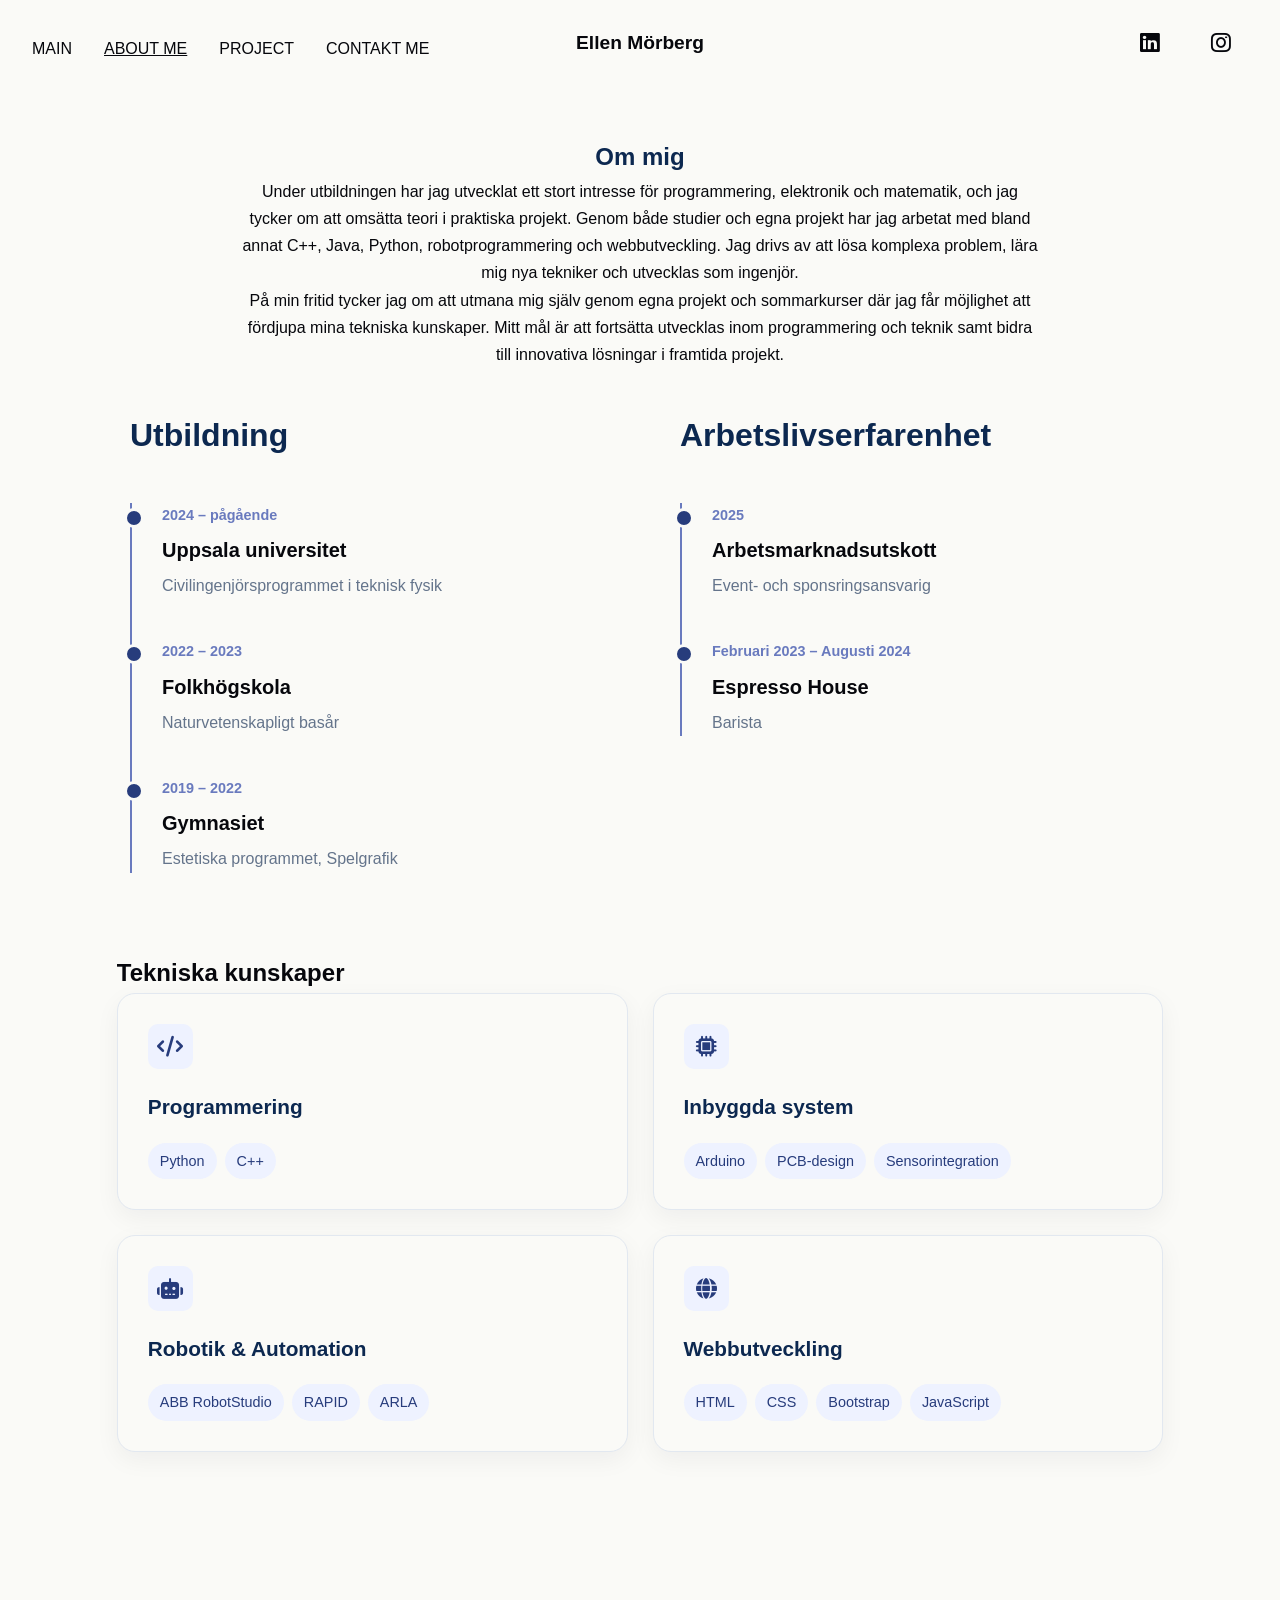
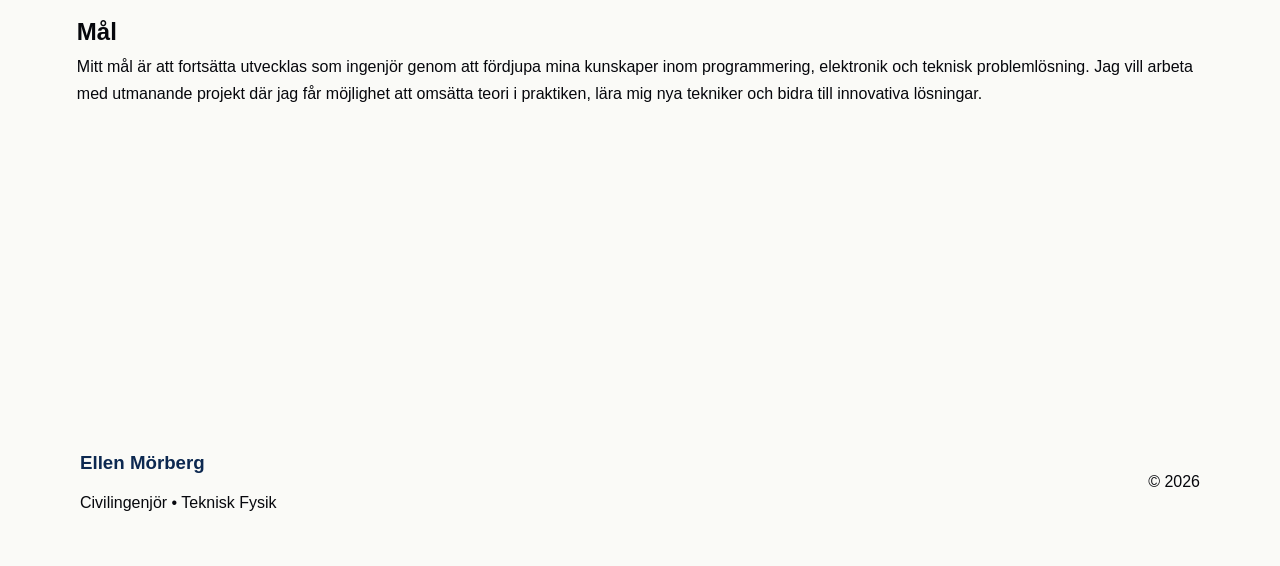
==== HTML/about.html @ b809097d "Add files via upload" ====
<!DOCTYPE html>
<html lang="sv">

<head>
    <meta charset="UTF-8">
    <meta name="viewport" content="width=device-width, initial-scale=1.0">

    <title>Ellen Mörberg | Portfolio</title>


  <!-- Egen stilmall -->
  <link rel="stylesheet" href="../CSS/style.css">
  <link rel="stylesheet" href="../CSS/responsive.css">

    <!-- Google Font -->
    <link rel="preconnect" href="https://fonts.googleapis.com">
    <link rel="preconnect" href="https://fonts.gstatic.com" crossorigin>

    <link href="https://fonts.googleapis.com/css2?family=Poppins:wght@300;400;500;600;700&display=swap" rel="stylesheet">
    <link rel="stylesheet" href="https://cdnjs.cloudflare.com/ajax/libs/font-awesome/6.4.0/css/all.min.css">

</head>

<body>

    <!-- ================= Navigering ================= -->
    <header>
        <div class="container">


            <!-- Menyn som visas på mindre skärmar för att det inte får plats alla knappar på ett snyggt och smiddigt sätt -->
            <!-- Hamburgermenyn -->
            <button class="menu-toggle" aria-label="Open menu">
                ☰
            </button>

            <nav>

                <ul>

                    <li><a href="../index.html">MAIN</a></li>
                    <li class="active-page"><a href="about.html"> ABOUT ME</a></li>
                    <li><a href="projects.html">PROJECT</a></li>
                    <li><a href="contact.html">CONTAKT ME</a></li>

                </ul>

            </nav>

            <!-- Mitt namn, är även en länk till start sidan-->
            <div class="logo">
                <a href="../index.html">
                    Ellen Mörberg
                </a>
            </div>


            <div class="social-icons">

                <a href="https://www.linkedin.com/in/ellen-m%C3%B6rberg-550657349/" aria-label="LinkedIn" class="social-icon">
                    <i class="fa-brands fa-linkedin"></i>
                </a>

                <a href="https://www.instagram.com/morbergellen/" aria-label="Instagram" class="social-icon">
                    <i class="fa-brands fa-instagram"></i>
                </a>

            </div>

        </div>
    </header>

  <main>
    <!-- ================= INTRODUKTION ================= -->
    <section class="about-text">
      <!-- Snabb intoduktion till mig -->
      <h1>Om mig</h1>

      <p>
        Under utbildningen har jag utvecklat ett stort intresse för programmering, elektronik och matematik, och jag
        tycker om att omsätta teori i praktiska projekt. Genom både studier och egna projekt har jag arbetat med bland
        annat C++, Java, Python, robotprogrammering och webbutveckling. Jag drivs av att lösa komplexa problem, lära mig
        nya tekniker och utvecklas som ingenjör.
      </p>

      <p>
        På min fritid tycker jag om att utmana mig själv genom egna projekt och sommarkurser där jag får möjlighet att
        fördjupa mina tekniska kunskaper. Mitt mål är att fortsätta utvecklas inom programmering och teknik samt bidra
        till innovativa lösningar i framtida projekt.
      </p>

    </section>

    <!-- ================= UTBILDNING & ERFARENHET ================= -->
    <section class="experience-section">

        <div class="experience-grid">

            <!-- Utbildning -->
            <div class="experience-column">

                <h2 class="experience">Utbildning</h2>

                <div class="timeline">

                    <article class="timeline-item">
                        <span class="timeline-date">2024 – pågående</span>
                        <h3>Uppsala universitet</h3>
                        <p>Civilingenjörsprogrammet i teknisk fysik</p>
                    </article>

                    <article class="timeline-item">
                        <span class="timeline-date">2022 – 2023</span>
                        <h3>Folkhögskola</h3>
                        <p>Naturvetenskapligt basår</p>
                    </article>

                    <article class="timeline-item">
                        <span class="timeline-date">2019 – 2022</span>
                        <h3>Gymnasiet</h3>
                        <p>Estetiska programmet, Spelgrafik</p>
                    </article>

                </div>

            </div>


            <!-- Arbetslivserfarenhet -->
            <div class="experience-column">

                <h2 class="experience">Arbetslivserfarenhet</h2>

                <div class="timeline">

                    <article class="timeline-item">
                        <span class="timeline-date">2025</span>
                        <h3>Arbetsmarknadsutskott</h3>
                        <p>Event- och sponsringsansvarig</p>
                    </article>

                    <article class="timeline-item">
                        <span class="timeline-date">Februari 2023 – Augusti 2024</span>
                        <h3>Espresso House</h3>
                        <p>Barista</p>
                    </article>

                </div>

            </div>

        </div>

    </section>



    <!-- ================= SKILLS ================= -->

    <section class="skills-section">


            <h2>Tekniska kunskaper</h2>

            <div class="skills-grid">

                <article class="skill-card">

                    <div class="skill-icon">
                        <i class="fa-solid fa-code"></i>
                    </div>

                    <h3>Programmering</h3>

                    <div class="skill-tags">
                        <span>Python</span>
                        <span>C++</span>
                    </div>

                </article>


                <article class="skill-card">

                    <div class="skill-icon">
                        <i class="fa fa-microchip"></i>
                    </div>

                    <h3>Inbyggda system</h3>

                    <div class="skill-tags">
                        <span>Arduino</span>
                        <span>PCB-design</span>
                        <span>Sensorintegration</span>
                    </div>

                </article>


                <article class="skill-card">

                    <div class="skill-icon">
                        <i class="fa fa-robot"></i>
                    </div>

                    <h3>Robotik & Automation</h3>

                    <div class="skill-tags">
                        <span>ABB RobotStudio</span>
                        <span>RAPID</span>
                        <span>ARLA</span>
                    </div>

                </article>


                <article class="skill-card">

                    <div class="skill-icon">
                        <i class="fa-solid fa-globe"></i>
                    </div>

                    <h3>Webbutveckling</h3>

                    <div class="skill-tags">
                        <span>HTML</span>
                        <span>CSS</span>
                        <span>Bootstrap</span>
                        <span>JavaScript</span>
                    </div>

                </article>

            </div>

        </div>

    </section>



    <!-- ================= GOALS ================= -->
    <section>

      <h2>Mål</h2>

      <!-- Beskrivning av mina framtida mål -->

      <p>
        Mitt mål är att fortsätta utvecklas som ingenjör genom att fördjupa mina kunskaper inom programmering, elektronik
        och teknisk problemlösning. Jag vill arbeta med utmanande projekt där jag får möjlighet att omsätta teori i
        praktiken, lära mig nya tekniker och bidra till innovativa lösningar.
      </p>

    </section>

  </main>

  <!-- ================= Footer ================= -->

  <footer>

    <div class="footer-container">

      <!-- Namn och utbildning -->

      <div>

        <h3>
          Ellen Mörberg
        </h3>

        <p>
          Civilingenjör • Teknisk Fysik
        </p>

      </div>

      <!-- Copyright -->

      <div>

        <p>

          © 2026

        </p>

      </div>

    </div>

  </footer>

    <script src="../JS/main.js"></script>
</body>

</html>
---- CSS/style.css ----
/* =====================================
   Google Font och Gurndläggande inställningar
===================================== */

/* Tar bort standardmarginaler och padding samt gör boxmodellen mer förutsägbar */
*{
    margin:0;
    padding:0;
    box-sizing:border-box;
}

/* Mjuk scrollning mellan sektioner */
/* Användes inte nu men finns kvar då jag har id i html och detta kan vara aktuelt att använda i framtiden om sidan ska redigeras */
html{
    scroll-behavior:smooth;
}

/* Grundinställningar för hela sidan */
body{

    font-family:"Inter",sans-serif;

    background:var(--white);

    color:var(--black);

    line-height:1.7;
}

/* =====================
   VARIABLES
===================== */

:root{

    --dark-blue:#0c2850;
    --blue:#273c7c;
    --light-blue:#697abe;
    --black:#06070c;
    --white:#FAFAF7;

}

img{
    max-width:100%;
    display:block;
}

a{
    text-decoration:none;
}

ul{
    list-style:none;
}

h1{
    font-weight: 700;
}

/* =====================================
   Container
===================================== */

/* Begränsar innehållets bredd och centrerar sidan */
main{
    width:100%;
    margin:auto;
    padding:50px 6%;
}

/* Avstånd mellan sidans sektioner */
section{

    margin-bottom:120px;
}

/* =====================================
   Navigation
===================================== */

/* Navigationsfält */
header{

    background:var(--white);

    position:relative;

}

/* Markerar aktuell sida */
.active-page{
   text-decoration: underline !important;
    
}

nav ul{

    display:flex;

    gap:2rem;

    list-style:none;

    padding-top: 10px;

}

nav a{
    color: var(--black)
}

/* Utseende på navigationslänkar */
.logo {
    font-size: larger;
    font-weight: 800;
    text-align: center;
}

.logo a {
    color: var(--black);
}
.logo a:hover {
    color: var(--light-blue);
}

.container{
    display: grid;
    grid-template-columns: 1fr auto 1fr;
    align-items: center;
    background: var(--white);
    padding:1rem 2rem;
}

.social-icons {
    justify-self: end;
    display:flex;
    justify-content:center;
    gap:1rem;
}

.social-icon{
    width:55px;
    height:55px;
    display:flex;
    justify-content:center;
    align-items:center;
    color:var(--black);
    font-size:1.4rem;
}
.social-icons a:hover{
    color: var(--light-blue)
}

/* ==========================
   HAMBURGER
========================== */

.menu-toggle{

    display:none;

    background:none;

    border:none;

    color:var(--black);

    font-size:2rem;

    cursor:pointer;

}

/* ==========================
   JS
========================== */
.error{
    background:var(--white);
    color: var(--black);
}

/* =====================================
   Hero
===================================== */

/* Hero-sektion */
.hero{

    background:var(--white);

    display:flex;

    align-items:center;
}

/* Layout för hero */
.hero-container{
    width:100%;
    margin:auto;
    padding:10px 0;
    display:grid;
    grid-template-columns:0.8fr 1.2fr;
    align-items:center;
}

.hero-text{
    width:100%;
    text-align:center;
    display:flex;
    flex-direction:column;
    align-items:center;
    justify-content:center;
}

/* Liten rubrik ovanför huvudrubriken */
.small-title{

    color:var(--light-blue);

    font-weight:700;

    letter-spacing:2px;

    text-transform:uppercase;

    margin-bottom:20px;

    font-size:.9rem;
}

/* Huvudrubrik */
.hero h1{

    font-size:4.5rem;

    line-height:1.05;

    margin-bottom:25px;

    font-weight:800;
}

.hero span{

    color:var(--blue);
}

/* Beskrivningstext */
.hero-description{

    text-align: center;

    max-width:560px;

    color: var(--dark-blue);

    font-size:1.15rem;

    margin-bottom:40px;
}

/* Centrerar profilbilden */
.hero-image{

    display:flex;

    justify-content:center;
}

/* Profilbild */
.hero-image img{

    width:500px;

    height:500px;

    object-fit:cover;

    border-radius:15%;

    box-shadow:0 20px 60px rgba(15,23,42,.15);
}

/* =====================================
   Knappar
===================================== */


/* Placering av knappar */
.hero-buttons{

    display:flex;

    gap:20px;

    flex-wrap:wrap;
}

/* Primär kanpp */
.primary-btn{

    background:var(--blue);
    text-decoration:none;
    padding:10px 52px;
    position: relative;
    text-align: center;
    font-size: 15px;
    color: var(--white);
    border-radius: 20px 3px 20px 3px;
    cursor: pointer;
    user-select: none;
    display: inline-flex;
    justify-content: center;
    align-items: center;

}

/* Hover-effekt */
.primary-btn:hover{

    background:var(--light-blue);
}

/* Sekundär knapp */
.secondary-btn{

    padding:10px 52px;
    border:1px solid var(--light-blue);
    color:var(--black);
    text-decoration:none;
    position: relative;
    text-align: center;
    font-size: 15px;
    border-radius: 20px 3px 20px 3px;
    cursor: pointer;
    user-select: none;
    display: inline-flex;
    justify-content: center;
    align-items: center;
}

.secondary-btn:hover{

    background:#F1F5F9;
}

.contact-buttons {
    display: flex;
    flex-direction: column;
    gap: 15px;
    margin-top: 20px;
}

/* =====================================
   Sektionsrubriker
===================================== */

/* Gemensam stil för rubriker */
.section-title{

    margin-bottom:60px;
}

/* Liten överskrift */
.section-title p{

    color:var(--blue);

    font-weight:700;

    text-transform:uppercase;

    letter-spacing:2px;

    margin-bottom:10px;
}

/* Rubrik */
.section-title h2{

    font-size:3rem;

    font-weight:800;
}


/* =====================================
   Om mig
===================================== */

.about-text{
    max-width:800px;
    margin:0 auto;
    text-align:center;
}

.about-text h1{
    color: var(--dark-blue);
}

.info-box{
    padding-top: 40px;
}

/* =====================================
   Utbildning & erfarenhet
===================================== */

.experience-section{
    padding: 40px;
    max-width:1100px;
    margin:0 auto;
}

.experience-grid{
    display:grid;
    grid-template-columns:1fr 1fr;
    gap:80px;
}

.experience-column h2{
    font-size:2rem;
    margin-bottom:40px;
    color:var(--dark-blue);
}

/* Tidslinje */

.timeline{
    position:relative;
    padding-left:30px;
    border-left:2px solid var(--light-blue);
}

.timeline-item{
    position:relative;
    margin-bottom:40px;
}

.timeline-item:last-child{
    margin-bottom:0;
}

/* Punkten på tidslinjen */

.timeline-item::before{
    content:"";
    position:absolute;
    left:-38px;
    top:5px;
    width:14px;
    height:14px;
    background:var(--blue);
    border-radius:50%;
    border:3px solid var(--white);
}

/* Datum */

.timeline-date{
    display:block;
    color:var(--light-blue);
    font-size:.9rem;
    font-weight:600;
    margin-bottom:6px;
}

/* Titel */

.timeline-item h3{
    font-size:1.25rem;
    margin-bottom:5px;
    color:var(--black);
}

/* Beskrivning */

.timeline-item p{
    color:#64748B;
    margin:0;
}


/* =====================================
   Tekniska kunskaper
===================================== */

.skills-section{
    padding: 40px;
    margin-bottom:120px;
}

.skills-container{
    max-width:1100px;
    margin:auto;
}

.skills-container > h2{
    font-size:2.5rem;
    margin-bottom:40px;
    color:var(--dark-blue);
}

/* Grid för kompetenser */

.skills-grid{

    display:grid;

    grid-template-columns:repeat(2, 1fr);

    gap:25px;

}

/* Kompetenskort */

.skill-card{

    background:var(--white);

    padding:30px;

    border:1px solid #E2E8F0;

    border-radius:18px;

    box-shadow:0 8px 25px rgba(15,23,42,.05);

    transition:.3s;

}

.skill-card:hover{

    transform:translateY(-5px);

    box-shadow:0 15px 35px rgba(15,23,42,.08);

}

/* Ikon */

.skill-icon{

    width:45px;

    height:45px;

    display:flex;

    align-items:center;

    justify-content:center;

    background:#EEF2FF;

    color:var(--blue);

    border-radius:10px;

    font-size:1.3rem;

    margin-bottom:20px;

}

/* Rubrik */

.skill-card h3{

    font-size:1.3rem;

    color:var(--dark-blue);

    margin-bottom:18px;

}

/* Teknik-tags */

.skill-tags{

    display:flex;

    flex-wrap:wrap;

    gap:8px;

}

.skill-tags span{

    background:#EEF2FF;

    color:var(--blue);

    padding:6px 12px;

    border-radius:999px;

    font-size:.9rem;

    font-weight:500;

}

/* =====================================
   Projekt
===================================== */

.project{

    display:grid;

    grid-template-columns:repeat(3, 1fr);

    gap:35px;

    width:100%;
}

.project-card{

    background:var(--white);

    border-radius:22px;

    overflow:hidden;

    box-shadow:0 12px 35px rgba(15,23,42,.06);

    transition:.3s;
}

.project-card:hover{

    transform:translateY(-8px);

    box-shadow:0 20px 45px rgba(15,23,42,.10);
}

/* Projektbild */

.project-image{

    height:220px;

    overflow:hidden;
}

.project-image img{

    width:100%;

    height:100%;

    object-fit:cover;
}

/* Projektets text */

.project-content{

    padding:30px;
}

.project-content h2{

    font-size:1.4rem;

    color:var(--dark-blue);

    margin-bottom:15px;
}

.project-content p{

    color:#475569;

    margin-bottom:20px;
}

/* Tekniker */

.project-skills{

    display:flex;

    flex-wrap:wrap;

    gap:8px;

    margin-top:20px;
}

.project-skill{

    background:var(--blue);

    color:var(--white);

    padding:6px 12px;

    border-radius:999px;

    font-size:.9rem;

}



/* =====================================
   Kompetenser
===================================== */

/* Behållare för kompetenser */
.skills{

    display:flex;

    flex-wrap:wrap;

    gap:18px;
}

/* Behållare för kompetenser */
.skill{

    background:var(--blue);

    color:var(--white);

    border:1px solid #E2E8F0;

    padding:14px 22px;

    border-radius:999px;

    font-weight:600;

    cursor:default;

    box-shadow:0 5px 15px rgba(15,23,42,.04);
}

/* =====================================
Kontaktformulär
===================================== */

.contact-section{
max-width:1200px;
margin:auto;
}

.contact-content{
display:grid;
grid-template-columns:1fr 1.5fr;
gap:60px;
align-items:start;
}

.contact-form{
width:100%;
}

.contact-form h2{
margin-bottom:10px;
}

.contact-form > p{
margin-bottom:30px;
color:#475569;
}

.form-group{
display:flex;
flex-direction:column;
margin-bottom:20px;
}

.form-group label{
font-weight:600;
margin-bottom:8px;
}

.form-group input,
.form-group textarea{
width:100%;
padding:12px 15px;
border:1px solid #CBD5E1;
border-radius:8px;
font-family:inherit;
font-size:1rem;
background:var(--white);
}

.form-group input:focus,
.form-group textarea:focus{
outline:none;
border-color:var(--light-blue);
}

.form-group textarea{
resize:vertical;
}

.form-message{
margin-top:20px;
color:var(--dark-blue);
font-weight:600;
}

.skill-card a{
    color:var(--blue);
    font-weight:600
}
.skill-card a:hover{
    color:var(--light-blue);
    text-decoration: underline !important;
    
    
}

.section-title a{
    color:var(--dark-blue);
    text-decoration: underline
}

 .section-title a:hover{
    color:var(--light-blue);
} 

/* =====================================
   Footer
===================================== */

footer{

    background:var(--white);

    color:var(--black);

    margin-top:120px;
}

.footer-container{

    max-width:1200px;

    margin:auto;

    padding:50px 40px;

    display:flex;

    justify-content:space-between;

    align-items:center;

    flex-wrap:wrap;

    gap:20px;
}

.footer-container h3{

    color:var(--dark-blue);

    text-decoration: bold;

    margin-bottom:10px;
}
---- CSS/responsive.css ----
/* =====================================
   RESPONSIV DESIGN
===================================== */


/* =====================================
   SURFPLATTA / MINDRE DESKTOP
===================================== */

@media (max-width: 900px) {

    /* ---------- HERO ---------- */

    .hero-container {
        grid-template-columns: 1fr;
        text-align: center;
    }

    .hero-text {
        width: 100%;
    }

    .hero-description {
        margin: 0 auto 40px auto;
    }

    .hero-buttons {
        justify-content: center;
    }

    .hero-image {
        margin-top: 30px;
    }

    /* ---------- MOBILMENY ---------- */

    .menu-toggle {
        display: block;
        order: 1;

        background: none;
        border: none;

        color: var(--black);

        font-size: 1.8rem;

        cursor: pointer;
    }


    nav {
        display: none;

        position: absolute;

        top: 100%;

        left: 0;

        width: 100%;

        background: var(--white);

        padding: 20px;

        z-index: 1000;

        box-shadow: 0 10px 20px rgba(15,23,42,.08);
    }

    nav.menu-open {
        display: block;
    }

    nav ul {
        display: flex;

        flex-direction: column;

        align-items: center;

        gap: 20px;

        padding: 0;

        margin: 0;
    }

    nav a {
        display: block;

        padding: 5px 10px;

        font-size: 1rem;
    }


    /* ---------- ABOUT ---------- */

    .about-grid {
        grid-template-columns: 1fr;
    }

    .experience-grid {
        grid-template-columns: 1fr;
        gap: 60px;
    }


    /* ---------- SKILLS ---------- */

    .skills-grid {
        grid-template-columns: repeat(2, 1fr);
    }


    /* ---------- PROJECTS ---------- */

    .project {
        grid-template-columns: repeat(2, 1fr);
    }


    /* ---------- CONTACT ---------- */

    .contact-content {
        grid-template-columns: 1fr;
        gap: 50px;
    }

    .contact-box {
        flex-direction: column;
        text-align: center;
    }

}

@media (max-width: 768px) {
    .hero-container {
        grid-template-columns: 1fr;
        text-align: center;
    }
    .hero-image {
        margin: 20px auto;
    }
    .hero h1 {
        font-size: 2.5rem;
    }
    .hero-description {
        font-size: 1rem;
    }

    .projects-grid {
        grid-template-columns: 1fr;
    }

    .form-group input,
    .form-group textarea {
        padding: 10px;
    }
    .footer-container {
        flex-direction: column;
        text-align: center;
    }
}


/* =====================================
   MINDRE SURFPLATTA
===================================== */

@media (max-width: 700px) {

    /* ---------- GENERAL ---------- */

    main {
        padding: 60px 25px;
    }

    section {
        margin-bottom: 80px;
    }


    /* ---------- HEADER ---------- */

    header .container {
        display: flex;
        justify-content: space-between;
        align-items: center;
        padding: 1rem 1.5rem;
    }

    .menu-toggle {
        display: block;
        order: 1;

        background: none;
        border: none;

        color: var(--black);

        font-size: 1.8rem;

        cursor: pointer;
    }

    .logo {
        order: 2;
    }

    .social-icons {
        order: 3;

        display: flex;
        gap: 0.5rem;
    }




    /* ---------- HERO ---------- */

    .hero {
        min-height: auto;
    }

    .hero-container {
        padding: 60px 20px;
    }

    .hero h1 {
        font-size: 3rem;
    }

    .hero-description {
        font-size: 1rem;
    }

    .hero-image img {
        width: 260px;
        height: 260px;
    }


    /* ---------- SECTION TITLES ---------- */

    .section-title h2 {
        font-size: 2.2rem;
    }

    .experience h2{
        font-size: 1rem;
    }


    /* ---------- ABOUT ---------- */

    .about-text {
        display: block;
        text-align: center;
    }

    .about-text p {
        max-width: 600px;

        margin-left: auto;
        margin-right: auto;
    }


    /* ---------- EXPERIENCE ---------- */

    .experience-grid {
        grid-template-columns: 1fr;
        gap: 50px;
    }

    .experience-section {
        padding: 20px 0;
    }



    /* ---------- SKILLS ---------- */

    .skills-grid {
        grid-template-columns: 1fr;
    }

    .skill-card {
        width: 100%;
    }


    /* ---------- PROJECTS ---------- */

    .project {
        grid-template-columns: 1fr;

        gap: 30px;
    }

    .project-card {
        width: 100%;
    }

    .project-content {
        padding: 25px;
    }

    .project-image {
        height: 200px;
    }


    /* ---------- CONTACT ---------- */

    .contact-content {
        grid-template-columns: 1fr;

        gap: 35px;
    }

    .contact-box {
        padding: 30px 25px;
    }


    /* ---------- BUTTONS ---------- */

    .hero-buttons {
        flex-direction: column;

        width: 100%;

        max-width: 350px;
    }

    .primary-btn,
    .secondary-btn {
        width: 100%;

        text-align: center;
    }


    /* ---------- FOOTER ---------- */

    .footer-container {
        flex-direction: column;

        text-align: center;

        padding: 40px 25px;
    }

}


/* =====================================
   MOBILTELEFON
===================================== */

@media (max-width: 500px) {

    /* ---------- GENERAL ---------- */

    main {
        padding: 45px 18px;
    }

    section {
        margin-bottom: 65px;
    }


    /* ---------- HEADER ---------- */

    header .container {
        padding: 1rem;
    }

    .logo {
        font-size: 0.95rem;
    }

    .social-icons {
        gap: 0.2rem;
    }

    .social-icon {
        width: 35px;
        height: 35px;

        font-size: 1.1rem;
    }

    .menu-toggle {
        font-size: 1.7rem;
    }


    /* ---------- HERO ---------- */

    .hero-container {
        padding: 45px 10px;
    }

    .hero h1 {
        font-size: 2.4rem;
    }

    .hero-description {
        font-size: 1rem;

        line-height: 1.6;
    }

    .hero-image img {
        width: 220px;
        height: 220px;
    }


    /* ---------- TEXT ---------- */

    h1 {
        font-size: 2rem;
    }

    h2 {
        font-size: 1.6rem;
    }

    h3 {
        font-size: 1.2rem;
    }


    /* ---------- ABOUT ---------- */

    .about-text p {
        font-size: 0.95rem;
    }


    /* ---------- EXPERIENCE ---------- */

    .experience-grid {
        gap: 40px;
    }

    .timeline {
        padding-left: 20px;
    }

        .experience-column h2 {
        font-size: 1.5rem; /* Minskar storleken på rubrikerna på mobiler */
    }
    


    /* ---------- SKILLS ---------- */

    .skills-section {
        padding: 20px 0;
    }

    .skills-grid {
        gap: 20px;
    }

    .skill-card {
        padding: 25px 20px;
    }

    .skill-tags {
        gap: 6px;
    }


    /* ---------- PROJECTS ---------- */

    .project {
        gap: 25px;
    }

    .project-content {
        padding: 22px;
    }

    .project-content h2 {
        font-size: 1.4rem;
    }

    .project-content p {
        font-size: 0.95rem;
    }

    .project-image {
        height: 180px;
    }


    /* ---------- CONTACT ---------- */

    .contact-box {
        padding: 25px 20px;
    }


    /* ---------- FOOTER ---------- */

    .footer-container {
        padding: 35px 20px;
    }

}
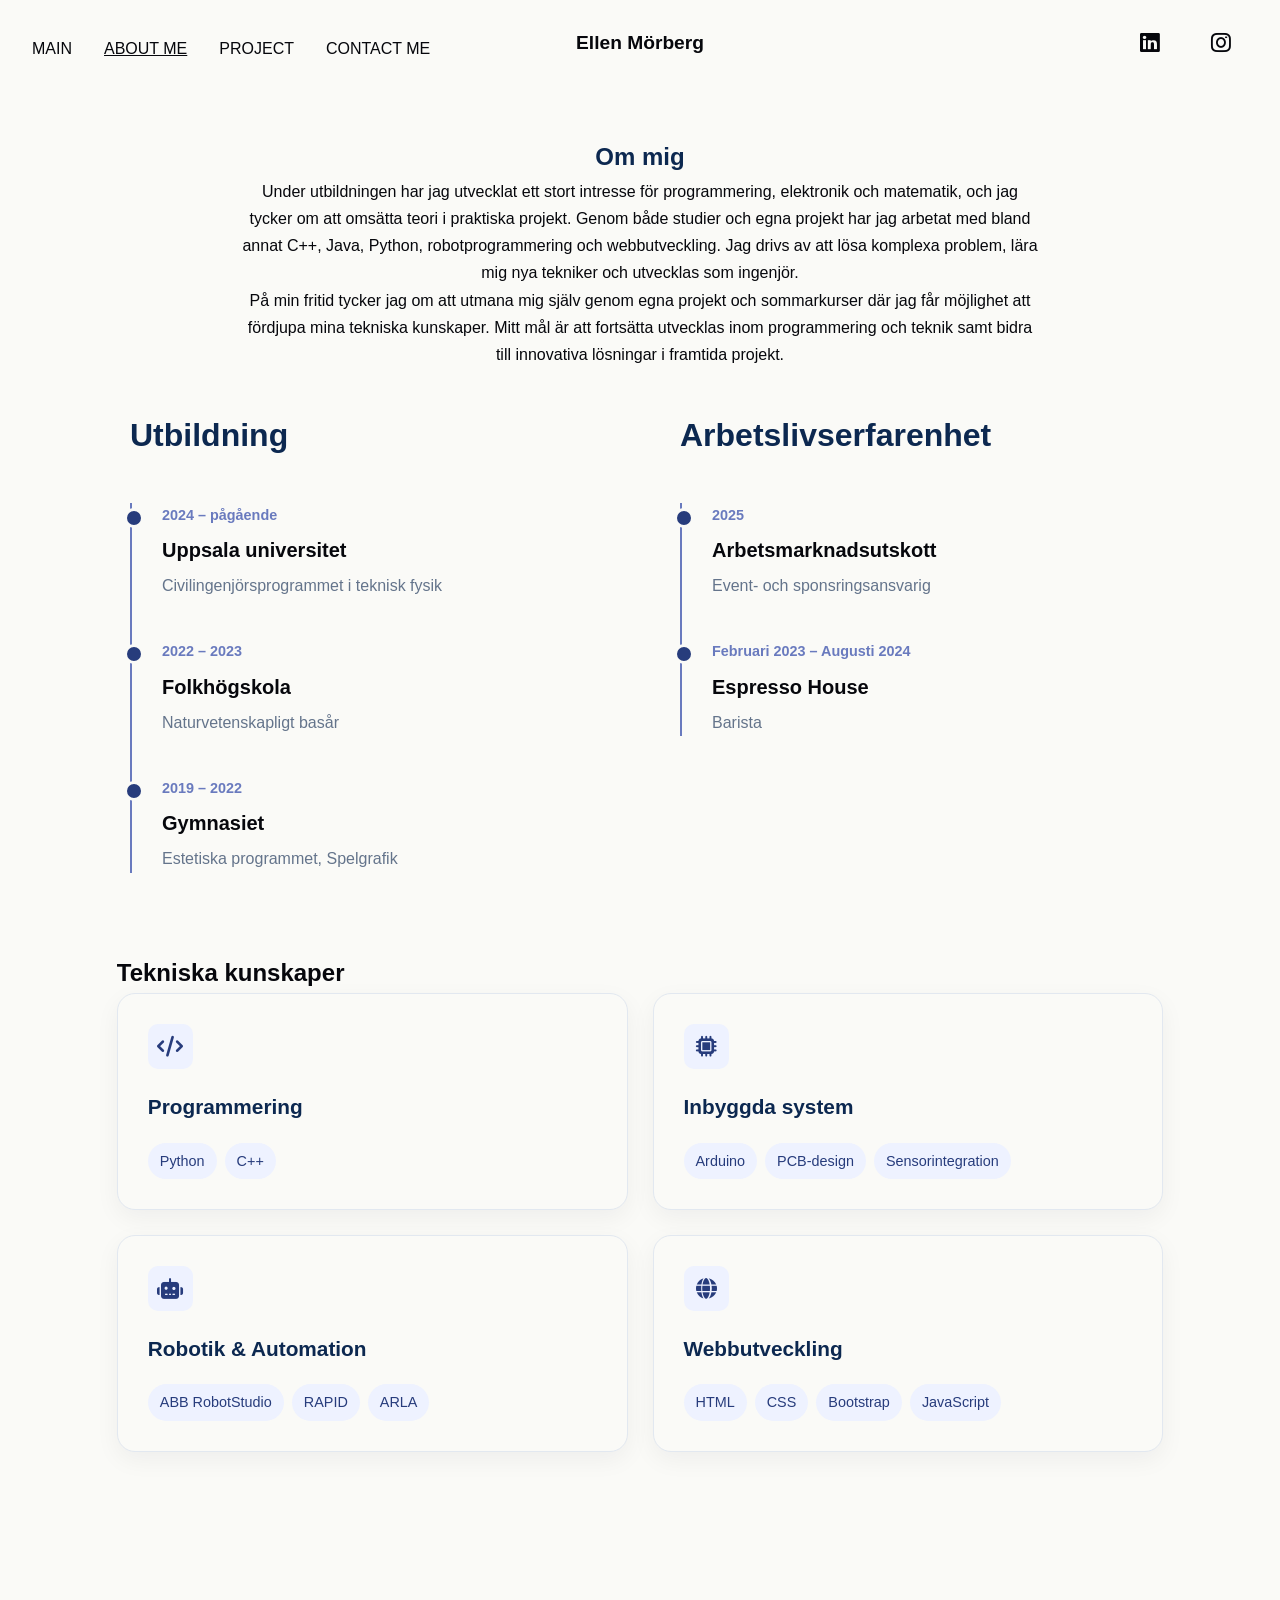
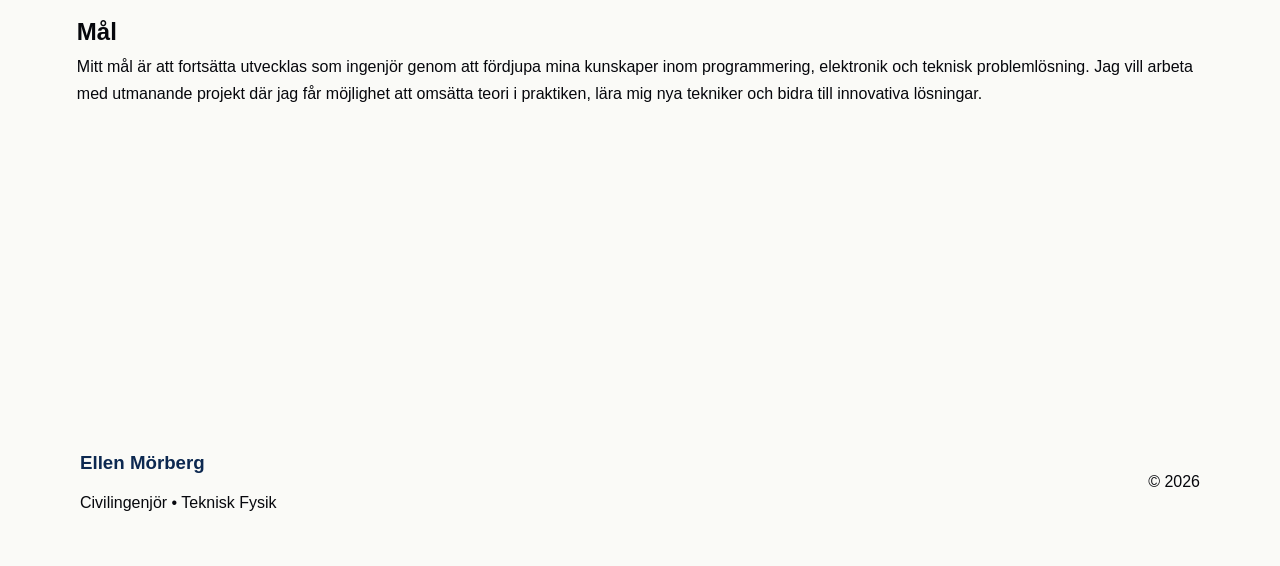
==== commit f4bf8863: "about.html" ====
--- a/HTML/about.html
+++ b/HTML/about.html
@@ -41,7 +41,7 @@
                     <li><a href="../index.html">MAIN</a></li>
                     <li class="active-page"><a href="about.html"> ABOUT ME</a></li>
                     <li><a href="projects.html">PROJECT</a></li>
-                    <li><a href="contact.html">CONTAKT ME</a></li>
+                    <li><a href="contact.html">CONTACT ME</a></li>
 
                 </ul>
 
@@ -295,4 +295,4 @@
     <script src="../JS/main.js"></script>
 </body>
 
-</html>+</html>
--- a/CSS/style.css
+++ b/CSS/style.css
@@ -871,4 +871,4 @@
     text-decoration: bold;
 
     margin-bottom:10px;
-}+}
